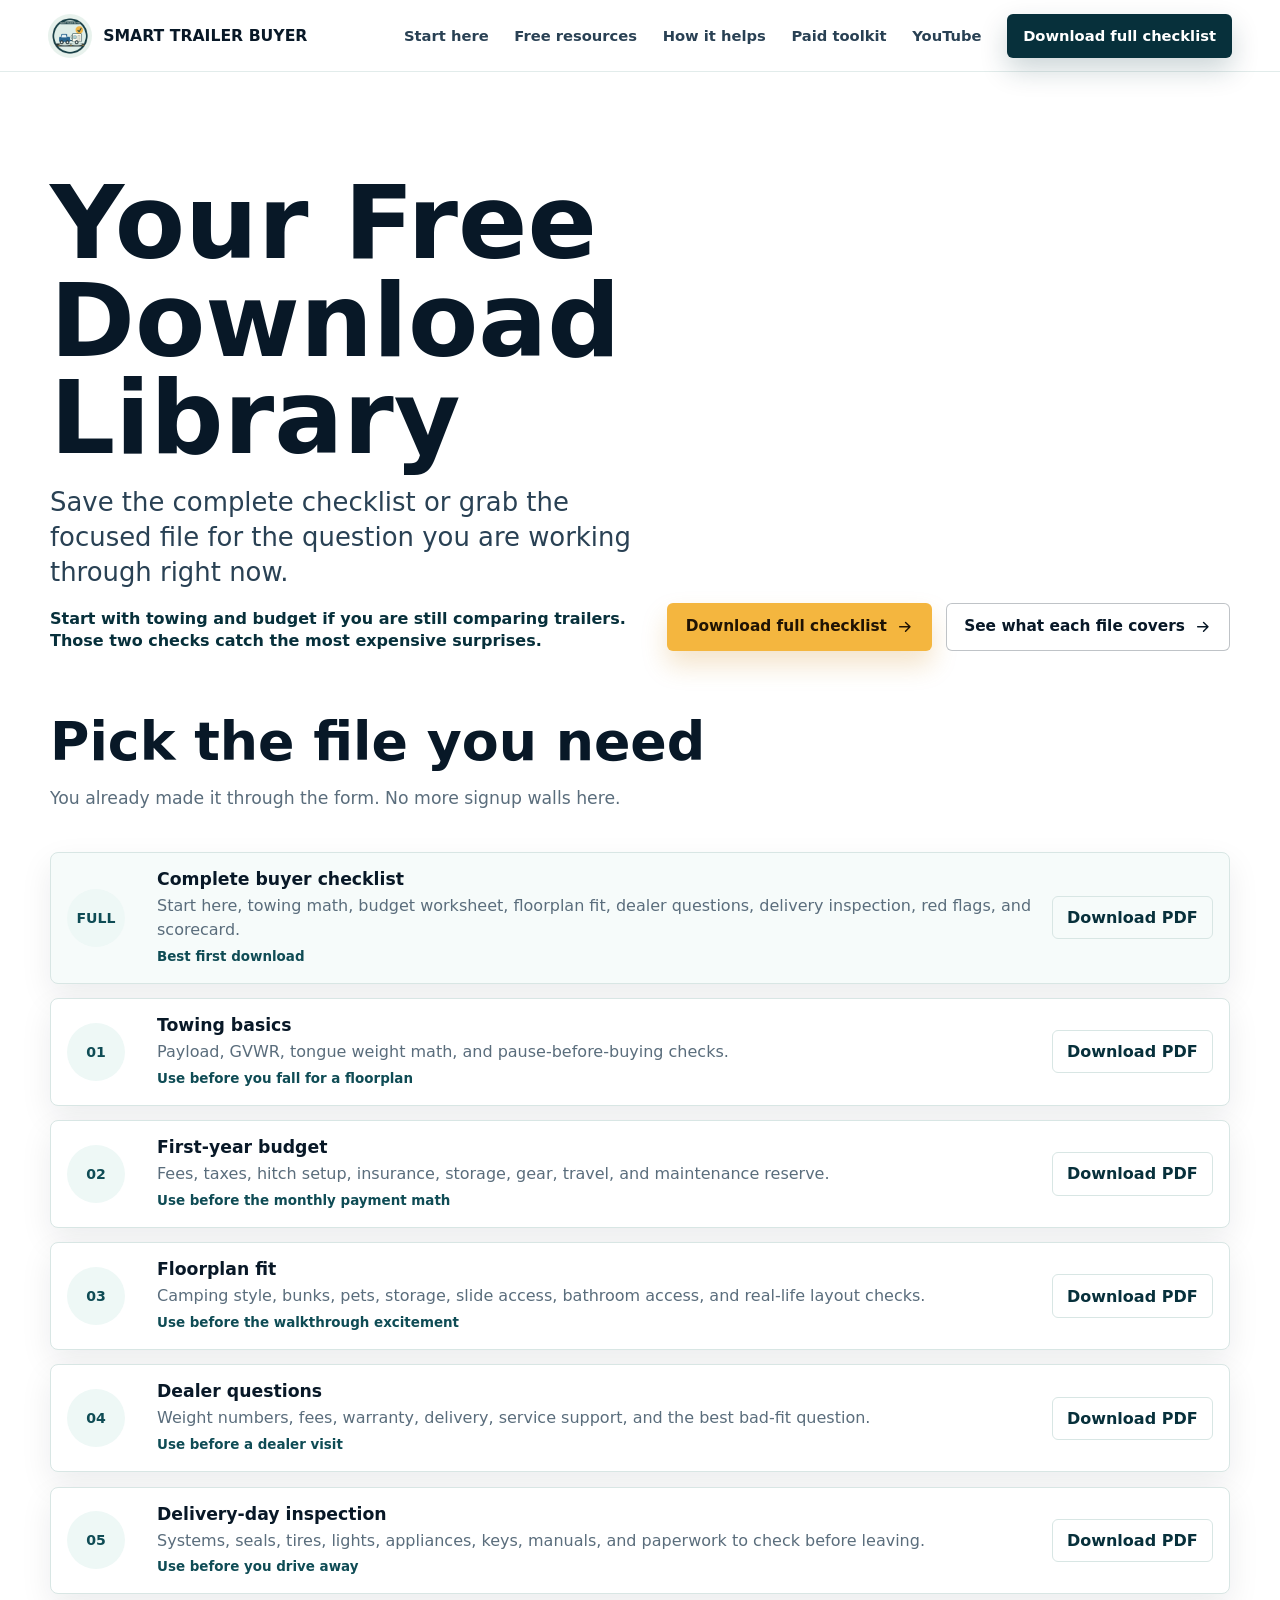
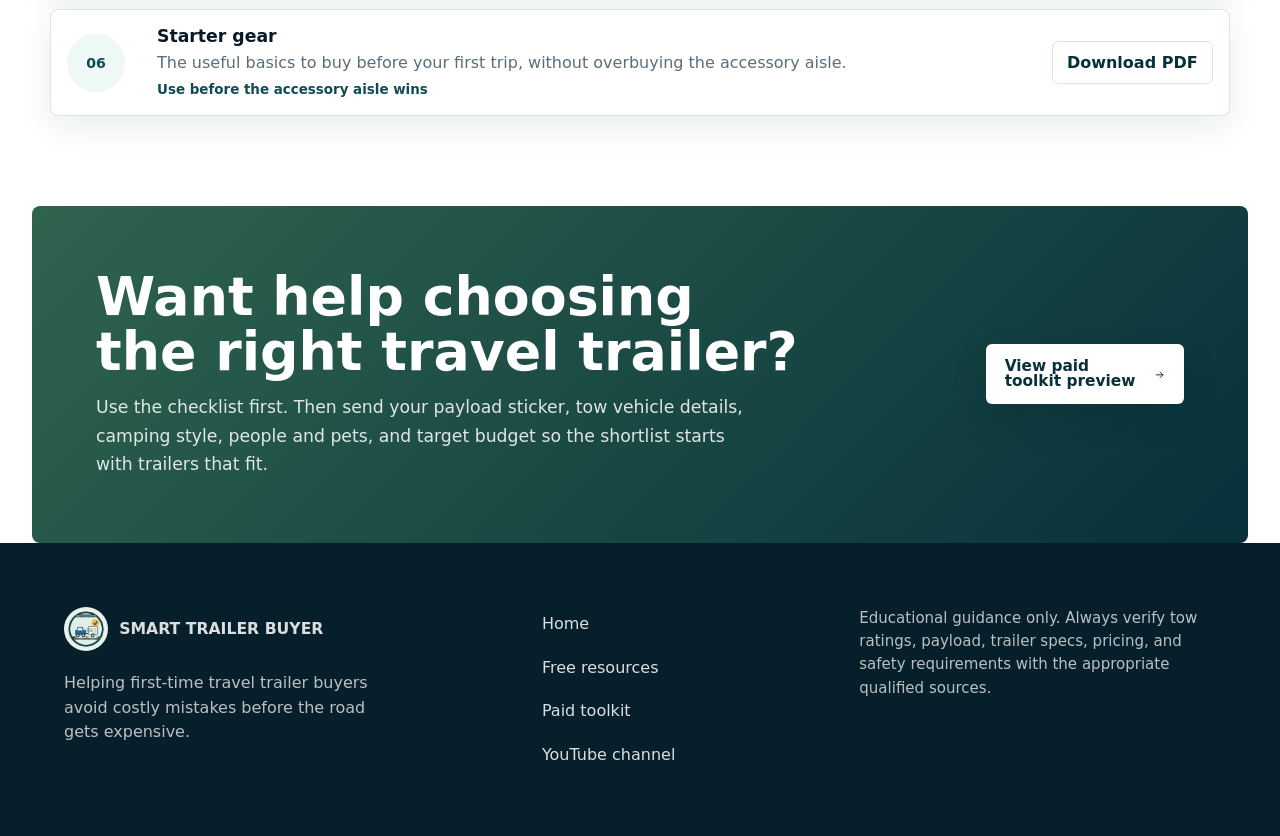
==== free-download-library.html @ f115864a "Polish Smart Trailer Buyer preview" ====
<!doctype html>
<html lang="en">
  <head>
    <meta charset="utf-8" />
    <meta name="viewport" content="width=device-width, initial-scale=1" />
    <meta name="robots" content="noindex" />
    <meta
      name="description"
      content="Smart Trailer Buyer free download library for first-time travel trailer shoppers."
    />
    <title>Free Download Library | Smart Trailer Buyer</title>
    <link rel="stylesheet" href="styles.css" />
  </head>
  <body>
    <a class="skip-link" href="#main">Skip to content</a>

    <header class="site-header" data-site-header>
      <a class="brand" href="index.html" aria-label="Smart Trailer Buyer home">
        <img src="assets/smart-trailer-buyer-mark.png" alt="" width="44" height="44" />
        <span>Smart Trailer Buyer</span>
      </a>
      <button class="nav-toggle" type="button" aria-expanded="false" aria-controls="site-nav">
        <span class="sr-only">Open navigation</span>
        <svg aria-hidden="true" viewBox="0 0 24 24">
          <path d="M4 7h16M4 12h16M4 17h16" />
        </svg>
      </button>
      <nav class="site-nav" id="site-nav" aria-label="Primary navigation">
        <a href="index.html#start">Start here</a>
        <a href="free-resources.html">Free resources</a>
        <a href="index.html#how-it-helps">How it helps</a>
        <a href="paid-toolkit.html">Paid toolkit</a>
        <a href="https://www.youtube.com/channel/UCcExzKB1jj61bRd8XVA95UQ" target="_blank" rel="noreferrer">YouTube</a>
        <a class="nav-cta" href="downloads/smart-trailer-buyer-complete-checklist.pdf">
          Download full checklist
        </a>
      </nav>
    </header>

    <main id="main">
      <section class="page-hero library-hero" aria-labelledby="library-title">
        <div>
          <h1 id="library-title">Your Free Download Library</h1>
          <p>
            Save the complete checklist or grab the focused file for the question you are working through right now.
          </p>
          <p class="library-helper">
            Start with towing and budget if you are still comparing trailers. Those two checks catch the most expensive surprises.
          </p>
        </div>
        <div class="hero-actions">
          <a class="button button-primary" href="downloads/smart-trailer-buyer-complete-checklist.pdf">
            Download full checklist
            <svg aria-hidden="true" viewBox="0 0 24 24">
              <path d="M5 12h14m-6-6 6 6-6 6" />
            </svg>
          </a>
          <a class="button button-secondary" href="free-resources.html">
            See what each file covers
            <svg aria-hidden="true" viewBox="0 0 24 24">
              <path d="M5 12h14m-6-6 6 6-6 6" />
            </svg>
          </a>
        </div>
      </section>

      <section class="section download-library" aria-labelledby="download-title">
        <div class="section-heading align-left">
          <h2 id="download-title">Pick the file you need</h2>
          <p>
            You already made it through the form. No more signup walls here.
          </p>
        </div>

        <div class="download-grid">
          <a class="download-card featured-download" href="downloads/smart-trailer-buyer-complete-checklist.pdf">
            <span class="download-number">Full</span>
            <span class="download-copy">
              <strong>Complete buyer checklist</strong>
              <span>Start here, towing math, budget worksheet, floorplan fit, dealer questions, delivery inspection, red flags, and scorecard.</span>
              <span class="download-meta">Best first download</span>
            </span>
            <span class="download-action">Download PDF</span>
          </a>
          <a class="download-card" href="downloads/towing-basics.pdf">
            <span class="download-number">01</span>
            <span class="download-copy">
              <strong>Towing basics</strong>
              <span>Payload, GVWR, tongue weight math, and pause-before-buying checks.</span>
              <span class="download-meta">Use before you fall for a floorplan</span>
            </span>
            <span class="download-action">Download PDF</span>
          </a>
          <a class="download-card" href="downloads/first-year-budget.pdf">
            <span class="download-number">02</span>
            <span class="download-copy">
              <strong>First-year budget</strong>
              <span>Fees, taxes, hitch setup, insurance, storage, gear, travel, and maintenance reserve.</span>
              <span class="download-meta">Use before the monthly payment math</span>
            </span>
            <span class="download-action">Download PDF</span>
          </a>
          <a class="download-card" href="downloads/floorplan-fit.pdf">
            <span class="download-number">03</span>
            <span class="download-copy">
              <strong>Floorplan fit</strong>
              <span>Camping style, bunks, pets, storage, slide access, bathroom access, and real-life layout checks.</span>
              <span class="download-meta">Use before the walkthrough excitement</span>
            </span>
            <span class="download-action">Download PDF</span>
          </a>
          <a class="download-card" href="downloads/dealer-questions.pdf">
            <span class="download-number">04</span>
            <span class="download-copy">
              <strong>Dealer questions</strong>
              <span>Weight numbers, fees, warranty, delivery, service support, and the best bad-fit question.</span>
              <span class="download-meta">Use before a dealer visit</span>
            </span>
            <span class="download-action">Download PDF</span>
          </a>
          <a class="download-card" href="downloads/delivery-day-inspection.pdf">
            <span class="download-number">05</span>
            <span class="download-copy">
              <strong>Delivery-day inspection</strong>
              <span>Systems, seals, tires, lights, appliances, keys, manuals, and paperwork to check before leaving.</span>
              <span class="download-meta">Use before you drive away</span>
            </span>
            <span class="download-action">Download PDF</span>
          </a>
          <a class="download-card" href="downloads/starter-gear.pdf">
            <span class="download-number">06</span>
            <span class="download-copy">
              <strong>Starter gear</strong>
              <span>The useful basics to buy before your first trip, without overbuying the accessory aisle.</span>
              <span class="download-meta">Use before the accessory aisle wins</span>
            </span>
            <span class="download-action">Download PDF</span>
          </a>
        </div>
      </section>

      <section class="section cta-strip" aria-labelledby="help-title">
        <div>
          <h2 id="help-title">Want help choosing the right travel trailer?</h2>
          <p>Use the checklist first. Then send your payload sticker, tow vehicle details, camping style, people and pets, and target budget so the shortlist starts with trailers that fit.</p>
        </div>
        <a class="button button-light" href="paid-toolkit.html">
          View paid toolkit preview
          <svg aria-hidden="true" viewBox="0 0 24 24">
            <path d="M5 12h14m-6-6 6 6-6 6" />
          </svg>
        </a>
      </section>
    </main>

    <footer class="site-footer">
      <div class="footer-brand">
        <a class="brand footer-logo" href="index.html">
          <img src="assets/smart-trailer-buyer-mark.png" alt="" width="42" height="42" />
          <span>Smart Trailer Buyer</span>
        </a>
        <p>Helping first-time travel trailer buyers avoid costly mistakes before the road gets expensive.</p>
      </div>
      <nav aria-label="Footer navigation">
        <a href="index.html">Home</a>
        <a href="free-resources.html">Free resources</a>
        <a href="paid-toolkit.html">Paid toolkit</a>
        <a href="https://www.youtube.com/channel/UCcExzKB1jj61bRd8XVA95UQ" target="_blank" rel="noreferrer">YouTube channel</a>
      </nav>
      <p class="footer-note">
        Educational guidance only. Always verify tow ratings, payload, trailer specs, pricing, and safety requirements with the appropriate qualified sources.
      </p>
    </footer>

    <script src="script.js"></script>
  </body>
</html>
---- styles.css ----
:root {
  --ink: #081827;
  --ink-soft: #294154;
  --muted: #5a6d7c;
  --paper: #ffffff;
  --sky: #eef8f6;
  --mist: #f6fbfa;
  --line: #d8e6e4;
  --teal: #0f4c55;
  --teal-deep: #07303b;
  --blue: #256c96;
  --amber: #f4b63f;
  --amber-deep: #cc8614;
  --forest: #2f644f;
  --shadow: 0 18px 48px rgba(8, 24, 39, 0.14);
  --shadow-soft: 0 12px 32px rgba(8, 24, 39, 0.08);
  --radius: 8px;
  --radius-sm: 6px;
  --max: 1180px;
  font-family: "Avenir Next", Avenir, ui-sans-serif, system-ui, -apple-system, BlinkMacSystemFont, "Segoe UI", sans-serif;
  color: var(--ink);
  background: var(--paper);
}

* {
  box-sizing: border-box;
}

html {
  scroll-behavior: smooth;
}

body {
  margin: 0;
  min-width: 320px;
  color: var(--ink);
  background: var(--paper);
}

img {
  display: block;
  max-width: 100%;
}

a {
  color: inherit;
}

button,
input,
textarea,
select {
  font: inherit;
}

svg {
  width: 1.15em;
  height: 1.15em;
}

svg path {
  fill: none;
  stroke: currentColor;
  stroke-width: 2;
  stroke-linecap: round;
  stroke-linejoin: round;
}

h1,
h2,
h3 {
  text-wrap: balance;
}

p,
li {
  text-wrap: pretty;
}

.skip-link {
  position: absolute;
  left: 1rem;
  top: 0.75rem;
  z-index: 20;
  transform: translateY(-150%);
  border-radius: var(--radius-sm);
  background: var(--ink);
  color: var(--paper);
  padding: 0.65rem 0.85rem;
  text-decoration: none;
}

.skip-link:focus {
  transform: translateY(0);
}

.sr-only {
  position: absolute;
  width: 1px;
  height: 1px;
  padding: 0;
  margin: -1px;
  overflow: hidden;
  clip: rect(0, 0, 0, 0);
  white-space: nowrap;
  border: 0;
}

.site-header {
  position: sticky;
  top: 0;
  z-index: 12;
  display: flex;
  align-items: center;
  justify-content: space-between;
  gap: 1rem;
  min-height: 72px;
  padding: 0.65rem clamp(1rem, 4vw, 3rem);
  background: rgba(255, 255, 255, 0.92);
  border-bottom: 1px solid rgba(216, 230, 228, 0.75);
  backdrop-filter: blur(18px);
}

.brand {
  display: inline-flex;
  align-items: center;
  gap: 0.7rem;
  color: var(--ink);
  font-size: 0.98rem;
  font-weight: 800;
  letter-spacing: 0;
  text-decoration: none;
  text-transform: uppercase;
}

.brand img {
  width: 44px;
  height: 44px;
  border-radius: 50%;
}

.site-nav {
  display: flex;
  align-items: center;
  gap: clamp(1rem, 2vw, 1.75rem);
  color: var(--ink-soft);
  font-size: 0.92rem;
  font-weight: 700;
}

.site-nav a {
  text-decoration: none;
}

.site-nav a:not(.nav-cta) {
  position: relative;
  padding: 0.45rem 0;
}

.site-nav a:not(.nav-cta)::after {
  position: absolute;
  right: 0;
  bottom: 0.2rem;
  left: 0;
  height: 2px;
  background: var(--amber);
  content: "";
  opacity: 0;
  transform: scaleX(0.35);
  transition: opacity 180ms ease, transform 180ms ease;
}

.site-nav a:hover::after,
.site-nav a:focus-visible::after,
.site-nav a[aria-current="page"]::after {
  opacity: 1;
  transform: scaleX(1);
}

.nav-cta {
  display: inline-flex;
  align-items: center;
  justify-content: center;
  min-height: 44px;
  border-radius: var(--radius-sm);
  background: var(--teal-deep);
  color: var(--paper);
  padding: 0.75rem 1rem;
  box-shadow: 0 12px 28px rgba(7, 48, 59, 0.2);
}

.nav-cta:hover,
.nav-cta:focus-visible {
  background: var(--teal);
}

.nav-toggle {
  display: none;
  align-items: center;
  justify-content: center;
  width: 44px;
  height: 44px;
  border: 1px solid var(--line);
  border-radius: var(--radius-sm);
  background: var(--paper);
  color: var(--ink);
}

.hero {
  position: relative;
  display: grid;
  min-height: min(720px, calc(100svh - 126px));
  overflow: hidden;
  isolation: isolate;
}

.hero-image,
.hero-scrim {
  position: absolute;
  inset: 0;
  width: 100%;
  height: 100%;
}

.hero-image {
  z-index: -2;
  object-fit: cover;
  object-position: center;
}

.hero-scrim {
  z-index: -1;
  background:
    linear-gradient(90deg, rgba(255, 255, 255, 0.96) 0%, rgba(255, 255, 255, 0.83) 35%, rgba(255, 255, 255, 0.15) 68%),
    linear-gradient(180deg, rgba(255, 255, 255, 0.45) 0%, rgba(255, 255, 255, 0.02) 45%, rgba(8, 24, 39, 0.06) 100%);
}

.hero-content {
  display: flex;
  flex-direction: column;
  justify-content: center;
  width: min(920px, 100%);
  padding: clamp(3.5rem, 9vw, 7rem) clamp(1.25rem, 8vw, 7.5rem);
}

.hero h1 {
  margin: 0;
  color: var(--ink);
  font-size: clamp(3.2rem, 6.2vw, 5.7rem);
  line-height: 0.94;
  letter-spacing: 0;
}

.page-hero h1 {
  margin: 0;
  color: var(--ink);
  font-size: clamp(3.2rem, 8vw, 6.8rem);
  line-height: 0.95;
  letter-spacing: 0;
}

.hero p,
.page-hero p {
  margin: 1.15rem 0 0;
  color: var(--ink-soft);
  font-size: clamp(1.22rem, 2.2vw, 1.62rem);
  line-height: 1.35;
}

.hero-actions,
.toolkit-actions,
.checkout-actions {
  display: flex;
  flex-wrap: wrap;
  align-items: center;
  gap: 0.85rem;
  margin-top: 1.65rem;
}

.button {
  display: inline-flex;
  align-items: center;
  justify-content: center;
  gap: 0.55rem;
  min-height: 48px;
  border: 1px solid transparent;
  border-radius: var(--radius-sm);
  padding: 0.85rem 1.1rem;
  font-size: 0.96rem;
  font-weight: 800;
  line-height: 1;
  text-decoration: none;
  transition: background-color 180ms ease, border-color 180ms ease, color 180ms ease, transform 180ms ease, box-shadow 180ms ease;
}

.button:hover,
.button:focus-visible {
  transform: translateY(-1px);
}

.button:active,
.nav-cta:active,
.router-option:active,
.resource-card:active,
.download-card:active,
.folder-row a:active {
  transform: translateY(1px) scale(0.99);
}

.button-primary {
  background: var(--amber);
  color: #201304;
  box-shadow: 0 14px 26px rgba(204, 134, 20, 0.22);
}

.button-primary:hover,
.button-primary:focus-visible {
  background: #ffc655;
}

.button-secondary {
  border-color: rgba(8, 24, 39, 0.26);
  background: rgba(255, 255, 255, 0.76);
  color: var(--ink);
}

.button-secondary:hover,
.button-secondary:focus-visible {
  border-color: var(--teal);
  background: var(--paper);
  box-shadow: var(--shadow-soft);
}

.button-light {
  background: var(--paper);
  color: var(--teal-deep);
  box-shadow: 0 16px 34px rgba(3, 28, 35, 0.18);
}

.button-disabled,
.button-disabled:hover {
  cursor: not-allowed;
  transform: none;
  background: #d4dcdf;
  color: #667780;
  box-shadow: none;
}

.section {
  width: min(var(--max), calc(100% - clamp(2rem, 7vw, 6rem)));
  margin: 0 auto;
  padding: clamp(4rem, 7vw, 6.5rem) 0;
}

.proof-strip {
  display: grid;
  grid-template-columns: repeat(3, minmax(0, 1fr));
  width: min(var(--max), calc(100% - clamp(2rem, 7vw, 6rem)));
  margin: 0 auto;
  border-bottom: 1px solid var(--line);
}

.proof-strip div {
  display: grid;
  gap: 0.25rem;
  min-height: 104px;
  align-content: center;
  border-right: 1px solid var(--line);
  padding: 1.15rem clamp(0.9rem, 2vw, 1.35rem);
}

.proof-strip div:last-child {
  border-right: 0;
}

.proof-strip strong {
  color: var(--teal-deep);
  font-size: 0.95rem;
  font-weight: 900;
}

.proof-strip span {
  color: var(--muted);
  font-size: 0.96rem;
  line-height: 1.45;
}

.section-tight {
  padding-top: clamp(2.8rem, 5vw, 4rem);
  padding-bottom: clamp(3.5rem, 6vw, 5rem);
}

.start-panel {
  display: grid;
  grid-template-columns: minmax(0, 0.82fr) minmax(360px, 1.18fr);
  gap: clamp(1.5rem, 5vw, 4rem);
  align-items: start;
  border-bottom: 1px solid var(--line);
  padding-top: clamp(2.8rem, 5vw, 4rem);
  padding-bottom: clamp(2.8rem, 5vw, 4rem);
}

.start-copy h2 {
  margin: 0;
  color: var(--ink);
  font-size: clamp(2.15rem, 4.6vw, 4rem);
  line-height: 1;
  letter-spacing: 0;
}

.start-copy p,
.buyer-router > p,
.router-result p {
  margin: 0.85rem 0 0;
  color: var(--muted);
  font-size: 1.04rem;
  line-height: 1.6;
}

.start-actions {
  display: flex;
  flex-wrap: wrap;
  gap: 0.85rem;
  margin-top: 1.45rem;
}

.buyer-router {
  border: 1px solid var(--line);
  border-radius: var(--radius);
  background: var(--mist);
  padding: clamp(1rem, 3vw, 1.4rem);
  box-shadow: var(--shadow-soft);
}

.buyer-router h3,
.router-result h4 {
  margin: 0;
  color: var(--ink);
  font-size: clamp(1.35rem, 2.2vw, 1.8rem);
  line-height: 1.1;
}

.router-options {
  display: flex;
  flex-wrap: wrap;
  gap: 0.55rem;
  margin-top: 1.2rem;
}

.router-option {
  min-height: 40px;
  border: 1px solid var(--line);
  border-radius: var(--radius-sm);
  background: var(--paper);
  color: var(--ink-soft);
  padding: 0.6rem 0.75rem;
  font-size: 0.9rem;
  font-weight: 800;
  cursor: pointer;
  transition: background-color 180ms ease, border-color 180ms ease, color 180ms ease, transform 180ms ease;
}

.router-option:hover,
.router-option:focus-visible {
  border-color: var(--teal);
  transform: translateY(-1px);
}

.router-option.is-selected {
  border-color: var(--teal-deep);
  background: var(--teal-deep);
  color: var(--paper);
}

.router-result {
  display: grid;
  gap: 0.65rem;
  margin-top: 1rem;
  border-left: 3px solid var(--amber);
  padding: 0.1rem 0 0.1rem 1rem;
}

.router-result a {
  display: inline-flex;
  width: fit-content;
  align-items: center;
  gap: 0.45rem;
  min-height: 42px;
  color: var(--teal-deep);
  font-weight: 900;
  text-decoration: none;
}

.router-result a:hover,
.router-result a:focus-visible {
  color: var(--teal);
  text-decoration: underline;
  text-underline-offset: 0.24rem;
}

.section-heading {
  max-width: 720px;
  margin: 0 auto clamp(1.65rem, 4vw, 2.5rem);
  text-align: center;
}

.section-heading.align-left {
  margin-right: 0;
  margin-left: 0;
  text-align: left;
}

.section-heading h2,
.toolkit-copy h2,
.scenic-band h2,
.folder-row h2,
.offer-summary h2,
.included-list h2,
.checkout-hold h2,
.cta-strip h2 {
  margin: 0;
  color: var(--ink);
  font-size: clamp(2rem, 4.2vw, 3.55rem);
  line-height: 1.02;
  letter-spacing: 0;
}

.section-heading p,
.toolkit-copy p,
.scenic-band p,
.offer-summary p,
.checkout-hold p,
.cta-strip p {
  margin: 0.85rem 0 0;
  color: var(--muted);
  font-size: 1.08rem;
  line-height: 1.65;
}

.resource-preview {
  position: relative;
}

.resource-preview::before {
  position: absolute;
  top: clamp(14.5rem, 17vw, 16.5rem);
  right: 1rem;
  left: 64%;
  height: 42px;
  pointer-events: none;
  background-image: url("data:image/svg+xml,%3Csvg width='560' height='52' viewBox='0 0 560 52' xmlns='http://www.w3.org/2000/svg'%3E%3Cpath d='M3 23c68 38 127-26 196 7 81 39 143-36 217-1 63 30 102 13 139-20' fill='none' stroke='%2397aab1' stroke-width='2' stroke-dasharray='8 9' stroke-linecap='round'/%3E%3Cpath d='m543 5 13 4-9 10' fill='none' stroke='%2397aab1' stroke-width='2' stroke-linecap='round' stroke-linejoin='round'/%3E%3C/svg%3E");
  background-position: center;
  background-repeat: no-repeat;
  background-size: contain;
  content: "";
  opacity: 0.58;
}

.resource-grid {
  display: grid;
  grid-template-columns: repeat(12, minmax(0, 1fr));
  gap: 1rem;
}

.resource-card {
  position: relative;
  display: flex;
  grid-column: span 3;
  min-height: 218px;
  overflow: hidden;
  flex-direction: column;
  align-items: flex-start;
  gap: 0.8rem;
  border: 1px solid var(--line);
  border-radius: var(--radius);
  background: var(--paper);
  padding: 1.15rem;
  text-decoration: none;
  box-shadow: var(--shadow-soft);
  transition: border-color 180ms ease, box-shadow 180ms ease, transform 180ms ease;
}

.resource-card:nth-child(1),
.resource-card:nth-child(2) {
  grid-column: span 6;
  min-height: 236px;
  background:
    linear-gradient(135deg, rgba(238, 248, 246, 0.78), rgba(255, 255, 255, 0.92)),
    var(--paper);
}

.resource-card:nth-child(5),
.resource-card:nth-child(6) {
  background: var(--mist);
}

.resource-card::after {
  position: absolute;
  right: 1rem;
  bottom: 1rem;
  width: 42px;
  height: 2px;
  background: var(--amber);
  content: "";
  opacity: 0;
  transform: scaleX(0.4);
  transform-origin: right;
  transition: opacity 180ms ease, transform 180ms ease;
}

.resource-card:hover,
.resource-card:focus-visible {
  border-color: rgba(15, 76, 85, 0.55);
  box-shadow: var(--shadow);
  transform: translateY(-2px);
}

.resource-card:hover::after,
.resource-card:focus-visible::after {
  opacity: 1;
  transform: scaleX(1);
}

.icon-shell {
  display: inline-flex;
  align-items: center;
  justify-content: center;
  width: 42px;
  height: 42px;
  border-radius: 50%;
  background: var(--sky);
  color: var(--teal);
}

.resource-card strong {
  display: block;
  color: var(--ink);
  font-size: 1.05rem;
}

.resource-card span:last-child {
  color: var(--muted);
  font-size: 0.96rem;
  line-height: 1.45;
}

.split-section {
  display: grid;
  grid-template-columns: minmax(0, 0.95fr) minmax(0, 1.35fr);
  gap: clamp(2rem, 6vw, 5rem);
  align-items: start;
  border-top: 1px solid var(--line);
}

.benefit-list {
  display: grid;
  gap: 1rem;
}

.benefit-list article {
  display: grid;
  grid-template-columns: auto 1fr;
  gap: 0.35rem 1rem;
  border-bottom: 1px solid var(--line);
  padding: 0 0 1rem;
}

.benefit-list span {
  grid-row: span 2;
  color: var(--amber-deep);
  font-size: 0.86rem;
  font-weight: 900;
}

.benefit-list h3 {
  margin: 0;
  font-size: 1.18rem;
}

.benefit-list p {
  margin: 0;
  color: var(--muted);
  line-height: 1.55;
}

.toolkit-band {
  display: grid;
  grid-template-columns: minmax(0, 1.15fr) minmax(320px, 0.85fr);
  gap: clamp(1.5rem, 5vw, 4rem);
  align-items: center;
  width: min(1320px, calc(100% - clamp(2rem, 5vw, 4rem)));
  border-radius: var(--radius);
  background: linear-gradient(135deg, #e9f5f3 0%, #f7fbfb 62%, #fff5df 100%);
  padding: clamp(1rem, 3vw, 1.5rem);
}

.toolkit-media img,
.paid-hero-media img {
  width: 100%;
  aspect-ratio: 16 / 10;
  border-radius: var(--radius);
  object-fit: cover;
  box-shadow: var(--shadow);
}

.toolkit-copy {
  padding: clamp(1rem, 3vw, 2rem);
}

.price-stack {
  display: grid;
  grid-template-columns: repeat(2, minmax(0, 1fr));
  gap: 0.8rem;
  margin: 1.3rem 0 0;
}

.price-stack div {
  border-left: 3px solid var(--amber);
  padding-left: 0.9rem;
}

.price-stack dt {
  color: var(--muted);
  font-size: 0.88rem;
  font-weight: 800;
  text-transform: uppercase;
}

.price-stack dd {
  margin: 0.22rem 0 0;
  color: var(--teal-deep);
  font-size: 2rem;
  font-weight: 900;
  line-height: 1;
}

.toolkit-actions p,
.checkout-actions p {
  max-width: 260px;
  margin: 0;
  color: var(--muted);
  font-size: 0.95rem;
  line-height: 1.45;
}

.scenic-band,
.cta-strip {
  display: flex;
  align-items: center;
  justify-content: space-between;
  gap: 2rem;
  width: min(1320px, calc(100% - clamp(2rem, 5vw, 4rem)));
  border-radius: var(--radius);
  background: var(--teal-deep);
  color: var(--paper);
  padding: clamp(2rem, 5vw, 4rem);
}

.scenic-band {
  background:
    linear-gradient(90deg, rgba(7, 48, 59, 0.94), rgba(7, 48, 59, 0.78)),
    url("assets/hero-trailer-campsite.jpg") center / cover;
}

.scenic-band h2,
.scenic-band p,
.cta-strip h2,
.cta-strip p {
  color: var(--paper);
}

.scenic-band p,
.cta-strip p {
  max-width: 670px;
  opacity: 0.86;
}

.site-footer {
  display: grid;
  grid-template-columns: minmax(260px, 1.25fr) minmax(220px, 0.8fr) minmax(260px, 1fr);
  gap: 2rem;
  padding: clamp(2.5rem, 5vw, 4rem) clamp(1.25rem, 6vw, 4rem);
  background: #061f2a;
  color: rgba(255, 255, 255, 0.82);
}

.footer-logo {
  color: var(--paper);
}

.footer-brand p,
.footer-note {
  max-width: 380px;
  margin: 1rem 0 0;
  color: rgba(255, 255, 255, 0.72);
  line-height: 1.55;
}

.site-footer nav {
  display: grid;
  gap: 0.6rem;
  align-content: start;
}

.site-footer a {
  display: inline-flex;
  min-height: 34px;
  align-items: center;
  color: rgba(255, 255, 255, 0.86);
  text-decoration: none;
}

.site-footer a:hover,
.site-footer a:focus-visible {
  color: var(--paper);
  text-decoration: underline;
  text-underline-offset: 0.25rem;
}

.footer-note {
  margin: 0;
  font-size: 0.94rem;
}

.page-hero {
  display: grid;
  grid-template-columns: minmax(0, 1fr) auto;
  gap: 2rem;
  align-items: end;
  width: min(var(--max), calc(100% - clamp(2rem, 7vw, 6rem)));
  margin: 0 auto;
  padding: clamp(4rem, 8vw, 6.5rem) 0 clamp(2.4rem, 5vw, 4rem);
}

.compact-hero {
  min-height: 42svh;
}

.paid-hero {
  grid-template-columns: minmax(0, 0.9fr) minmax(360px, 1fr);
  align-items: center;
  min-height: min(700px, calc(100svh - 116px));
}

.paid-hero h1 {
  max-width: 820px;
  font-size: clamp(3rem, 6.4vw, 5.5rem);
}

.paid-hero-copy {
  max-width: 720px;
}

.status-note {
  color: var(--muted);
  font-weight: 800;
  line-height: 1.4;
}

.folder-list {
  display: grid;
  gap: 0;
  padding-top: 0;
}

.folder-note {
  display: flex;
  gap: 0.55rem;
  align-items: flex-start;
  border: 1px solid var(--line);
  border-radius: var(--radius);
  background: var(--mist);
  margin-bottom: 1.25rem;
  padding: 1rem 1.1rem;
  color: var(--ink-soft);
  font-size: 0.98rem;
  line-height: 1.55;
}

.folder-note strong {
  flex: 0 0 auto;
  color: var(--teal-deep);
}

.folder-row {
  display: grid;
  grid-template-columns: 72px minmax(0, 1fr) auto;
  gap: 1.4rem;
  align-items: center;
  border-top: 1px solid var(--line);
  padding: 1.55rem 0;
}

.folder-row:last-child {
  border-bottom: 1px solid var(--line);
}

.folder-number {
  display: inline-flex;
  align-items: center;
  justify-content: center;
  width: 54px;
  height: 54px;
  border-radius: 50%;
  background: var(--sky);
  color: var(--teal);
  font-weight: 900;
}

.folder-row h2 {
  font-size: clamp(1.35rem, 2.2vw, 2rem);
}

.folder-row p {
  max-width: 760px;
  margin: 0.45rem 0 0;
  color: var(--muted);
  line-height: 1.6;
}

.folder-tags {
  display: flex;
  flex-wrap: wrap;
  gap: 0.45rem;
  margin-top: 0.85rem;
}

.folder-tags span {
  display: inline-flex;
  align-items: center;
  min-height: 28px;
  border: 1px solid rgba(216, 230, 228, 0.9);
  border-radius: 999px;
  background: var(--mist);
  color: var(--ink-soft);
  padding: 0.35rem 0.6rem;
  font-size: 0.78rem;
  font-weight: 800;
}

.folder-row a,
.folder-status {
  display: inline-flex;
  align-items: center;
  justify-content: center;
  min-height: 42px;
  border: 1px solid var(--line);
  border-radius: var(--radius-sm);
  padding: 0.7rem 0.9rem;
  color: var(--teal-deep);
  font-weight: 800;
  text-decoration: none;
}

.folder-status {
  background: var(--sky);
  color: var(--teal);
}

.folder-row a:hover,
.folder-row a:focus-visible {
  border-color: var(--teal);
  background: var(--sky);
}

.library-hero {
  min-height: 44svh;
}

.library-helper {
  max-width: 620px;
  color: var(--teal-deep) !important;
  font-size: 1rem !important;
  font-weight: 750;
}

.download-library {
  padding-top: 0;
}

.download-grid {
  display: grid;
  gap: 0.9rem;
}

.download-card {
  display: grid;
  grid-template-columns: 74px minmax(0, 1fr) auto;
  gap: 1rem;
  align-items: center;
  border: 1px solid var(--line);
  border-radius: var(--radius);
  background: var(--paper);
  padding: 1rem;
  color: var(--ink);
  text-decoration: none;
  box-shadow: var(--shadow-soft);
  transition: border-color 180ms ease, box-shadow 180ms ease, transform 180ms ease;
}

.download-card:hover,
.download-card:focus-visible {
  border-color: rgba(15, 76, 85, 0.55);
  box-shadow: var(--shadow);
  transform: translateY(-1px);
}

.featured-download {
  background: var(--mist);
}

.download-number {
  display: inline-flex;
  align-items: center;
  justify-content: center;
  width: 58px;
  height: 58px;
  border-radius: 50%;
  background: var(--sky);
  color: var(--teal);
  font-size: 0.88rem;
  font-weight: 900;
  text-transform: uppercase;
}

.download-copy {
  display: grid;
  gap: 0.32rem;
}

.download-copy strong {
  color: var(--ink);
  font-size: 1.08rem;
}

.download-copy span {
  color: var(--muted);
  line-height: 1.48;
}

.download-copy .download-meta {
  color: var(--teal);
  font-size: 0.84rem;
  font-weight: 900;
}

.download-action {
  display: inline-flex;
  align-items: center;
  justify-content: center;
  min-height: 42px;
  border: 1px solid var(--line);
  border-radius: var(--radius-sm);
  padding: 0.7rem 0.9rem;
  color: var(--teal-deep);
  font-weight: 800;
  white-space: nowrap;
}

.cta-strip {
  background: linear-gradient(135deg, var(--forest), var(--teal-deep));
}

.offer-section {
  display: grid;
  grid-template-columns: minmax(0, 0.9fr) minmax(320px, 1.1fr);
  gap: clamp(2rem, 6vw, 5rem);
  align-items: start;
  border-top: 1px solid var(--line);
}

.large-price dd {
  font-size: clamp(2.5rem, 5vw, 4rem);
}

.included-list {
  border: 1px solid var(--line);
  border-radius: var(--radius);
  background: var(--mist);
  padding: clamp(1.2rem, 3vw, 2rem);
}

.included-list h2 {
  font-size: clamp(1.6rem, 2.8vw, 2.4rem);
}

.included-list ul {
  display: grid;
  grid-template-columns: repeat(2, minmax(0, 1fr));
  gap: 0.7rem 1rem;
  margin: 1.2rem 0 0;
  padding: 0;
  list-style: none;
}

.included-list li {
  position: relative;
  padding-left: 1.35rem;
  color: var(--ink-soft);
  line-height: 1.45;
}

.included-list li::before {
  position: absolute;
  top: 0.55em;
  left: 0;
  width: 0.46rem;
  height: 0.46rem;
  border-radius: 50%;
  background: var(--amber);
  content: "";
}

.checkout-hold {
  display: grid;
  grid-template-columns: minmax(0, 1fr) auto;
  gap: 2rem;
  align-items: center;
  border-radius: var(--radius);
  background: var(--sky);
  padding: clamp(1.6rem, 4vw, 3rem);
}

.checkout-hold h2 {
  font-size: clamp(1.7rem, 3.2vw, 2.8rem);
}

:focus-visible {
  outline: 3px solid rgba(244, 182, 63, 0.9);
  outline-offset: 3px;
}

.reveal-on-scroll {
  opacity: 0;
  transform: translateY(16px);
  transition: opacity 520ms ease, transform 520ms ease;
}

.reveal-on-scroll.is-visible {
  opacity: 1;
  transform: translateY(0);
}

@media (max-width: 980px) {
  .nav-toggle {
    display: inline-flex;
  }

  .site-nav {
    position: absolute;
    top: calc(100% + 1px);
    right: 1rem;
    left: 1rem;
    display: none;
    flex-direction: column;
    align-items: stretch;
    gap: 0;
    border: 1px solid var(--line);
    border-radius: var(--radius);
    background: var(--paper);
    padding: 0.7rem;
    box-shadow: var(--shadow);
  }

  .site-nav.is-open {
    display: flex;
  }

  .site-nav a {
    padding: 0.85rem;
  }

  .nav-cta {
    margin-top: 0.4rem;
  }

  .hero {
    min-height: min(690px, calc(100svh - 112px));
  }

  .hero-image {
    object-position: 65% center;
  }

  .hero-scrim {
    background:
      linear-gradient(90deg, rgba(255, 255, 255, 0.96) 0%, rgba(255, 255, 255, 0.8) 54%, rgba(255, 255, 255, 0.18) 100%),
      linear-gradient(180deg, rgba(255, 255, 255, 0.42) 0%, rgba(255, 255, 255, 0.02) 48%, rgba(8, 24, 39, 0.08) 100%);
  }

  .resource-preview::before {
    display: none;
  }

  .proof-strip,
  .resource-grid {
    grid-template-columns: repeat(2, minmax(0, 1fr));
  }

  .proof-strip div:nth-child(2) {
    border-right: 0;
  }

  .proof-strip div:last-child {
    grid-column: 1 / -1;
    min-height: 84px;
    border-top: 1px solid var(--line);
  }

  .resource-card,
  .resource-card:nth-child(1),
  .resource-card:nth-child(2) {
    grid-column: auto;
  }

  .split-section,
  .toolkit-band,
  .start-panel,
  .page-hero,
  .paid-hero,
  .offer-section,
  .checkout-hold {
    grid-template-columns: 1fr;
  }

  .page-hero,
  .paid-hero {
    align-items: start;
  }

  .paid-hero {
    min-height: 0;
  }

  .site-footer {
    grid-template-columns: 1fr;
  }
}

@media (max-width: 640px) {
  .site-header {
    min-height: 64px;
    padding-inline: 0.9rem;
  }

  .brand span {
    max-width: 165px;
    line-height: 1.05;
  }

  .hero {
    min-height: calc(100svh - 108px);
  }

  .hero-content {
    justify-content: flex-start;
    padding: clamp(2.5rem, 9vw, 4rem) 1.05rem;
  }

  .hero h1,
  .page-hero h1 {
    font-size: clamp(2.65rem, 15vw, 4rem);
  }

  .page-hero {
    padding-top: 3rem;
    padding-bottom: 1.25rem;
  }

  .compact-hero,
  .library-hero {
    min-height: 0;
  }

  .hero p,
  .page-hero p {
    font-size: 1.13rem;
  }

  .hero-actions,
  .start-actions,
  .toolkit-actions,
  .checkout-actions {
    align-items: stretch;
    flex-direction: column;
  }

  .button {
    width: 100%;
  }

  .section,
  .toolkit-band,
  .scenic-band,
  .cta-strip,
  .page-hero,
  .proof-strip {
    width: min(100% - 1.5rem, var(--max));
  }

  .resource-grid,
  .included-list ul,
  .price-stack {
    grid-template-columns: 1fr;
  }

  .folder-row {
    grid-template-columns: 1fr;
    gap: 0.8rem;
    align-items: start;
    padding: 1.25rem 0;
  }

  .folder-number {
    width: 48px;
    height: 48px;
  }

  .folder-row a,
  .folder-status {
    width: 100%;
  }

  .download-card {
    grid-template-columns: 1fr;
    gap: 0.75rem;
  }

  .download-action {
    width: 100%;
  }

  .proof-strip {
    grid-template-columns: 1fr;
    border-top: 1px solid var(--line);
  }

  .proof-strip div,
  .proof-strip div:nth-child(2),
  .proof-strip div:last-child {
    grid-column: auto;
    min-height: 82px;
    border-top: 0;
    border-right: 0;
    border-bottom: 1px solid var(--line);
  }

  .proof-strip div:last-child {
    border-bottom: 0;
  }

  .site-footer nav a {
    min-height: 44px;
  }

  .folder-note {
    flex-direction: column;
    gap: 0.2rem;
  }

  .scenic-band,
  .cta-strip {
    align-items: stretch;
    flex-direction: column;
  }

  .toolkit-band,
  .checkout-hold,
  .included-list {
    padding: 1rem;
  }
}

@media (prefers-reduced-motion: reduce) {
  *,
  *::before,
  *::after {
    scroll-behavior: auto !important;
    transition-duration: 0.001ms !important;
    animation-duration: 0.001ms !important;
    animation-iteration-count: 1 !important;
  }

  .reveal-on-scroll {
    opacity: 1;
    transform: none;
  }
}
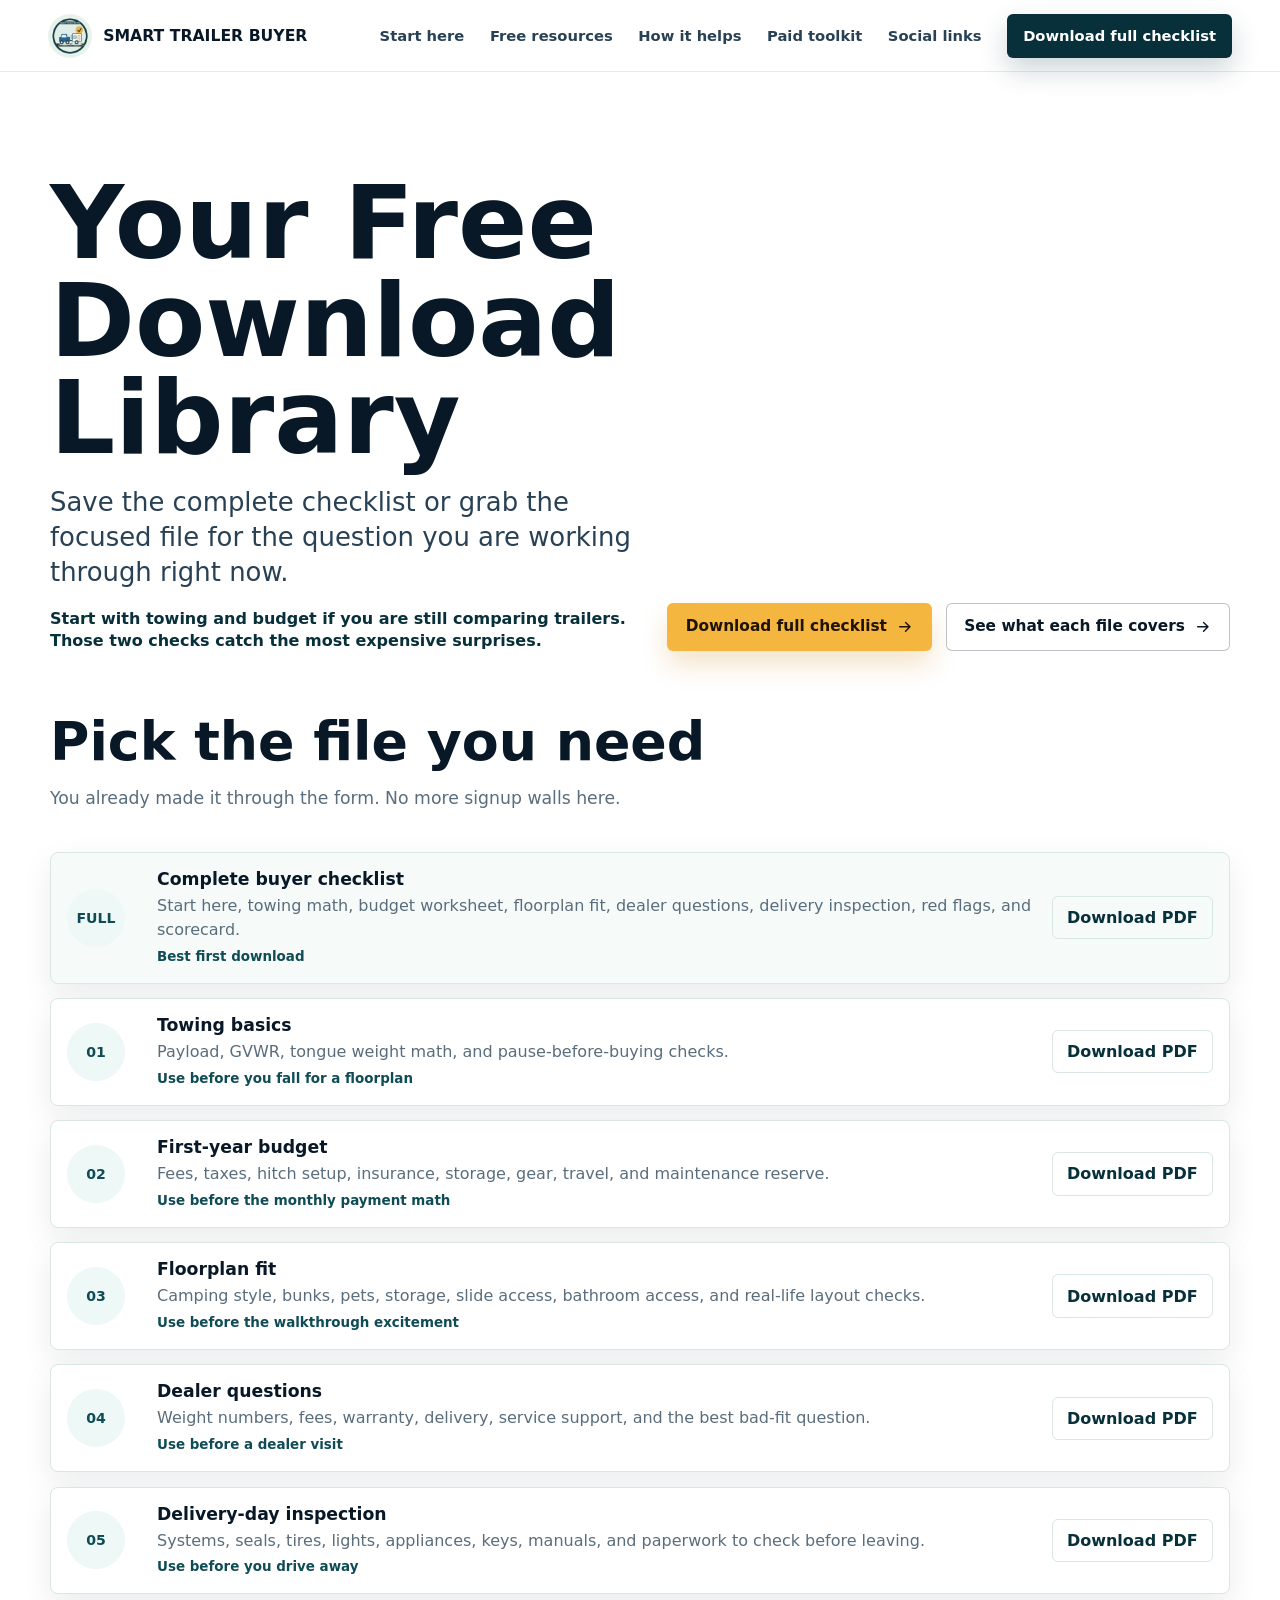
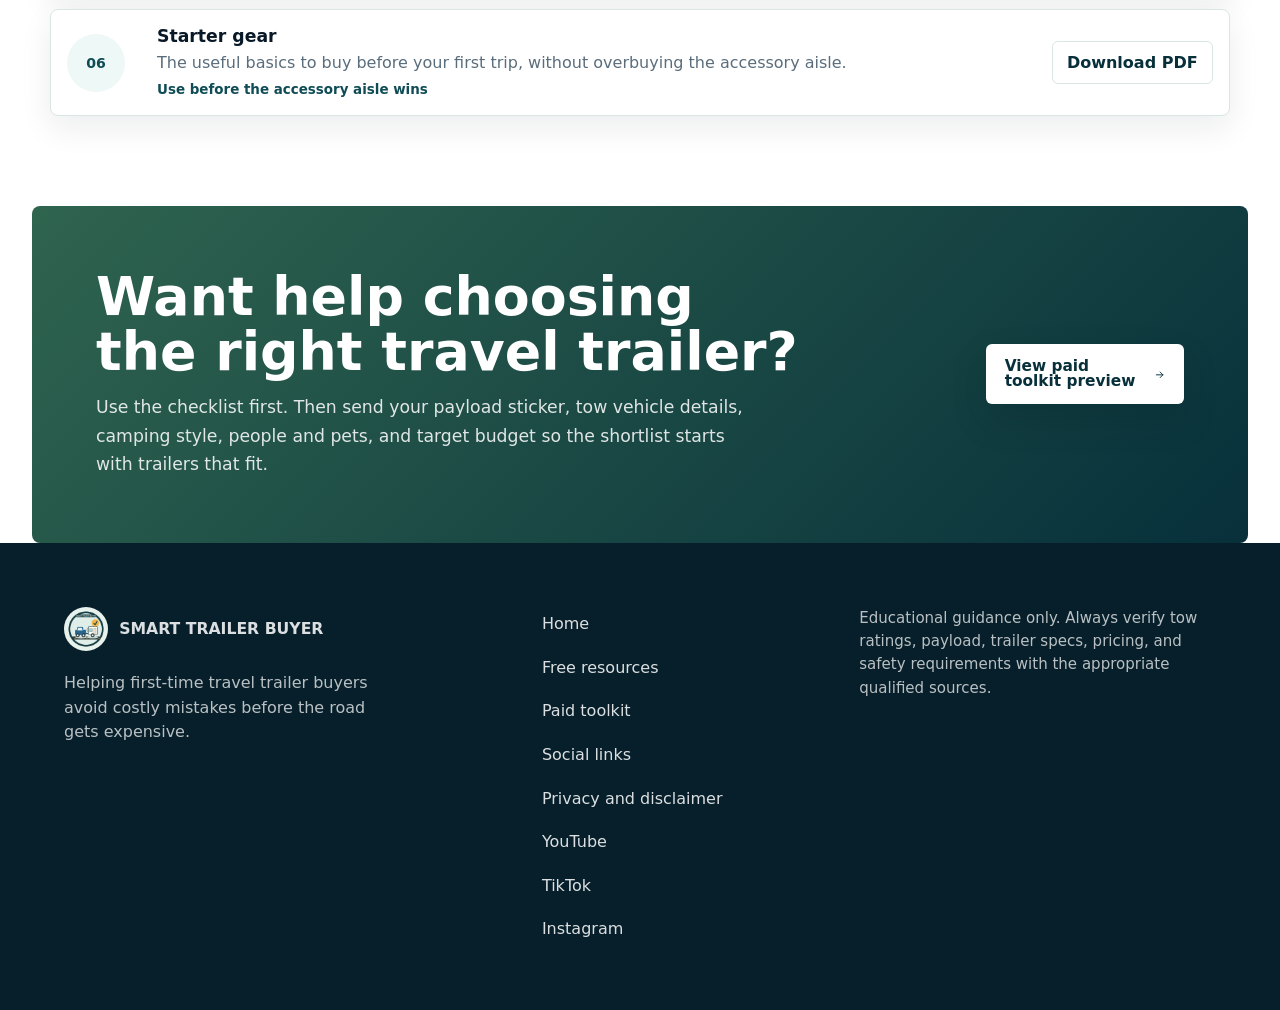
==== commit d7fe1691: "Add launch funnel foundation" ====
--- a/free-download-library.html
+++ b/free-download-library.html
@@ -8,8 +8,11 @@
       name="description"
       content="Smart Trailer Buyer free download library for first-time travel trailer shoppers."
     />
+    <meta name="theme-color" content="#07303b" />
     <title>Free Download Library | Smart Trailer Buyer</title>
-    <link rel="stylesheet" href="styles.css" />
+    <link rel="stylesheet" href="styles.css?v=launch-20260623" />
+    <link rel="icon" href="assets/smart-trailer-buyer-mark.png" />
+    <script defer src="analytics-loader.js?v=launch-20260623"></script>
   </head>
   <body>
     <a class="skip-link" href="#main">Skip to content</a>
@@ -30,8 +33,8 @@
         <a href="free-resources.html">Free resources</a>
         <a href="index.html#how-it-helps">How it helps</a>
         <a href="paid-toolkit.html">Paid toolkit</a>
-        <a href="https://www.youtube.com/channel/UCcExzKB1jj61bRd8XVA95UQ" target="_blank" rel="noreferrer">YouTube</a>
-        <a class="nav-cta" href="downloads/smart-trailer-buyer-complete-checklist.pdf">
+        <a href="links.html">Social links</a>
+        <a class="nav-cta" href="downloads/smart-trailer-buyer-complete-checklist.pdf" data-location="library nav">
           Download full checklist
         </a>
       </nav>
@@ -49,7 +52,7 @@
           </p>
         </div>
         <div class="hero-actions">
-          <a class="button button-primary" href="downloads/smart-trailer-buyer-complete-checklist.pdf">
+          <a class="button button-primary" href="downloads/smart-trailer-buyer-complete-checklist.pdf" data-location="library hero">
             Download full checklist
             <svg aria-hidden="true" viewBox="0 0 24 24">
               <path d="M5 12h14m-6-6 6 6-6 6" />
@@ -73,7 +76,7 @@
         </div>
 
         <div class="download-grid">
-          <a class="download-card featured-download" href="downloads/smart-trailer-buyer-complete-checklist.pdf">
+          <a class="download-card featured-download" href="downloads/smart-trailer-buyer-complete-checklist.pdf" data-location="download library full">
             <span class="download-number">Full</span>
             <span class="download-copy">
               <strong>Complete buyer checklist</strong>
@@ -82,7 +85,7 @@
             </span>
             <span class="download-action">Download PDF</span>
           </a>
-          <a class="download-card" href="downloads/towing-basics.pdf">
+          <a class="download-card" href="downloads/towing-basics.pdf" data-location="download library towing">
             <span class="download-number">01</span>
             <span class="download-copy">
               <strong>Towing basics</strong>
@@ -91,7 +94,7 @@
             </span>
             <span class="download-action">Download PDF</span>
           </a>
-          <a class="download-card" href="downloads/first-year-budget.pdf">
+          <a class="download-card" href="downloads/first-year-budget.pdf" data-location="download library budget">
             <span class="download-number">02</span>
             <span class="download-copy">
               <strong>First-year budget</strong>
@@ -100,7 +103,7 @@
             </span>
             <span class="download-action">Download PDF</span>
           </a>
-          <a class="download-card" href="downloads/floorplan-fit.pdf">
+          <a class="download-card" href="downloads/floorplan-fit.pdf" data-location="download library floorplan">
             <span class="download-number">03</span>
             <span class="download-copy">
               <strong>Floorplan fit</strong>
@@ -109,7 +112,7 @@
             </span>
             <span class="download-action">Download PDF</span>
           </a>
-          <a class="download-card" href="downloads/dealer-questions.pdf">
+          <a class="download-card" href="downloads/dealer-questions.pdf" data-location="download library dealer">
             <span class="download-number">04</span>
             <span class="download-copy">
               <strong>Dealer questions</strong>
@@ -118,7 +121,7 @@
             </span>
             <span class="download-action">Download PDF</span>
           </a>
-          <a class="download-card" href="downloads/delivery-day-inspection.pdf">
+          <a class="download-card" href="downloads/delivery-day-inspection.pdf" data-location="download library delivery">
             <span class="download-number">05</span>
             <span class="download-copy">
               <strong>Delivery-day inspection</strong>
@@ -127,7 +130,7 @@
             </span>
             <span class="download-action">Download PDF</span>
           </a>
-          <a class="download-card" href="downloads/starter-gear.pdf">
+          <a class="download-card" href="downloads/starter-gear.pdf" data-location="download library gear">
             <span class="download-number">06</span>
             <span class="download-copy">
               <strong>Starter gear</strong>
@@ -165,13 +168,17 @@
         <a href="index.html">Home</a>
         <a href="free-resources.html">Free resources</a>
         <a href="paid-toolkit.html">Paid toolkit</a>
-        <a href="https://www.youtube.com/channel/UCcExzKB1jj61bRd8XVA95UQ" target="_blank" rel="noreferrer">YouTube channel</a>
+        <a href="links.html">Social links</a>
+        <a href="privacy.html">Privacy and disclaimer</a>
+        <a href="https://www.youtube.com/channel/UCcExzKB1jj61bRd8XVA95UQ" target="_blank" rel="noreferrer" data-location="footer">YouTube</a>
+        <a href="https://www.tiktok.com/@smarttrailerbuyer" target="_blank" rel="noreferrer" data-location="footer">TikTok</a>
+        <a href="https://www.instagram.com/smarttrailerbuyer/" target="_blank" rel="noreferrer" data-location="footer">Instagram</a>
       </nav>
       <p class="footer-note">
         Educational guidance only. Always verify tow ratings, payload, trailer specs, pricing, and safety requirements with the appropriate qualified sources.
       </p>
     </footer>
 
-    <script src="script.js"></script>
+    <script src="script.js?v=launch-20260623"></script>
   </body>
 </html>
--- a/styles.css
+++ b/styles.css
@@ -337,6 +337,19 @@
   box-shadow: 0 16px 34px rgba(3, 28, 35, 0.18);
 }
 
+.button-fire {
+  background: #ffb84d;
+  color: #221204;
+  box-shadow:
+    0 18px 34px rgba(255, 119, 36, 0.28),
+    0 0 32px rgba(255, 184, 77, 0.22);
+}
+
+.button-fire:hover,
+.button-fire:focus-visible {
+  background: #ffd17a;
+}
+
 .button-disabled,
 .button-disabled:hover {
   cursor: not-allowed;
@@ -517,7 +530,9 @@
 .offer-summary h2,
 .included-list h2,
 .checkout-hold h2,
-.cta-strip h2 {
+.cta-strip h2,
+.ladder-grid h3,
+.legal-section h2 {
   margin: 0;
   color: var(--ink);
   font-size: clamp(2rem, 4.2vw, 3.55rem);
@@ -530,7 +545,9 @@
 .scenic-band p,
 .offer-summary p,
 .checkout-hold p,
-.cta-strip p {
+.cta-strip p,
+.ladder-grid p,
+.legal-section p {
   margin: 0.85rem 0 0;
   color: var(--muted);
   font-size: 1.08rem;
@@ -775,6 +792,390 @@
   opacity: 0.86;
 }
 
+.night-camp {
+  position: relative;
+  display: grid;
+  min-height: min(860px, 92svh);
+  overflow: hidden;
+  align-items: end;
+  isolation: isolate;
+  scroll-margin-top: 78px;
+  margin-top: clamp(3rem, 7vw, 6rem);
+  padding: clamp(5rem, 10vw, 8rem) clamp(1.25rem, 8vw, 7.5rem) clamp(4rem, 8vw, 6.5rem);
+  color: var(--paper);
+  background:
+    radial-gradient(circle at 72% 18%, rgba(185, 221, 255, 0.28), transparent 24%),
+    radial-gradient(circle at 52% 82%, rgba(255, 125, 43, var(--fire-sky-opacity, 0.18)), transparent 30%),
+    linear-gradient(180deg, #071629 0%, #0b2340 45%, #07131f 76%, #030912 100%);
+}
+
+.night-camp::before {
+  position: absolute;
+  inset: 0;
+  z-index: -3;
+  background:
+    linear-gradient(180deg, rgba(6, 18, 34, 0.1), rgba(4, 9, 18, 0.72)),
+    url("assets/hero-trailer-campsite.jpg") center / cover;
+  content: "";
+  opacity: 0.18;
+  mix-blend-mode: screen;
+}
+
+.night-camp::after {
+  position: absolute;
+  right: 0;
+  bottom: 0;
+  left: 0;
+  z-index: -1;
+  height: 42%;
+  background:
+    radial-gradient(ellipse at 50% 100%, rgba(255, 119, 36, 0.26), transparent 42%),
+    linear-gradient(180deg, transparent 0%, rgba(2, 7, 13, 0.92) 86%);
+  content: "";
+}
+
+.night-sky,
+.night-sky span,
+.campfire-scene span {
+  position: absolute;
+  pointer-events: none;
+}
+
+.night-sky {
+  inset: 0;
+  z-index: -2;
+}
+
+.moon {
+  top: clamp(4rem, 9vw, 7rem);
+  right: clamp(2rem, 12vw, 10rem);
+  width: clamp(4.2rem, 8vw, 7rem);
+  aspect-ratio: 1;
+  border-radius: 50%;
+  background:
+    radial-gradient(circle at 35% 34%, rgba(255, 255, 255, 0.98), rgba(221, 241, 255, 0.82) 55%, rgba(161, 203, 236, 0.64) 72%, transparent 73%);
+  box-shadow:
+    0 0 48px rgba(185, 221, 255, 0.42),
+    0 0 120px rgba(129, 187, 236, 0.3);
+  opacity: var(--moon-opacity, 0.74);
+}
+
+.stars {
+  inset: 0;
+  background-repeat: repeat;
+  opacity: var(--stars-opacity, 0.42);
+  animation: starDrift 18s linear infinite;
+}
+
+.stars-near {
+  background-image:
+    radial-gradient(circle, rgba(255, 255, 255, 0.95) 0 1px, transparent 1.6px),
+    radial-gradient(circle, rgba(255, 230, 177, 0.8) 0 1px, transparent 1.5px);
+  background-position: 0 0, 32px 48px;
+  background-size: 112px 128px, 170px 150px;
+}
+
+.stars-far {
+  background-image:
+    radial-gradient(circle, rgba(210, 235, 255, 0.7) 0 1px, transparent 1.4px);
+  background-position: 24px 18px;
+  background-size: 88px 104px;
+  opacity: var(--stars-far-opacity, 0.28);
+  animation-duration: 26s;
+}
+
+.shooting-star {
+  top: 22%;
+  left: 12%;
+  width: 8rem;
+  height: 2px;
+  border-radius: 999px;
+  background: linear-gradient(90deg, transparent, rgba(255, 255, 255, 0.95), transparent);
+  opacity: 0;
+  transform: rotate(-18deg);
+  animation: shootingStar 7s ease-in-out infinite;
+}
+
+.tree-line {
+  right: -2rem;
+  bottom: 0;
+  left: -2rem;
+  height: 28%;
+  background:
+    linear-gradient(135deg, transparent 18px, #06101a 0) 0 100% / 38px 64px repeat-x,
+    linear-gradient(225deg, transparent 18px, #04101a 0) 0 100% / 44px 76px repeat-x,
+    linear-gradient(180deg, transparent 16%, #03101a 17% 100%);
+  clip-path: polygon(0 36%, 5% 47%, 9% 31%, 15% 53%, 20% 27%, 26% 48%, 31% 34%, 36% 57%, 41% 28%, 48% 51%, 54% 32%, 62% 54%, 68% 24%, 75% 49%, 82% 29%, 89% 52%, 96% 34%, 100% 45%, 100% 100%, 0 100%);
+  opacity: 0.92;
+}
+
+.night-camp-copy {
+  position: relative;
+  z-index: 2;
+  width: min(690px, 100%);
+  padding-bottom: clamp(4.4rem, 11vw, 8rem);
+  text-shadow: 0 2px 22px rgba(0, 0, 0, 0.48);
+}
+
+.night-kicker {
+  display: inline-flex;
+  margin-bottom: 0.8rem;
+  color: #ffd07a;
+  font-size: 0.84rem;
+  font-weight: 900;
+  letter-spacing: 0.06em;
+  text-transform: uppercase;
+}
+
+.night-camp h2 {
+  max-width: 780px;
+  margin: 0;
+  color: #fff8ed;
+  font-size: clamp(2.7rem, 6vw, 5.8rem);
+  line-height: 0.95;
+}
+
+.night-camp p {
+  max-width: 620px;
+  margin: 1rem 0 0;
+  color: rgba(255, 248, 237, 0.86);
+  font-size: clamp(1.08rem, 2vw, 1.4rem);
+  line-height: 1.5;
+}
+
+.night-camp .button {
+  margin-top: 1.6rem;
+}
+
+.campfire-scene {
+  position: absolute;
+  right: clamp(1rem, 11vw, 10rem);
+  bottom: clamp(-1.25rem, -1vw, 0rem);
+  z-index: 1;
+  width: clamp(15rem, 28vw, 25rem);
+  height: clamp(14rem, 25vw, 23rem);
+  pointer-events: none;
+  transform: translateY(var(--camp-rise, 22px));
+}
+
+.campfire-glow {
+  right: 50%;
+  bottom: -22%;
+  width: 150%;
+  height: 92%;
+  border-radius: 50%;
+  background:
+    radial-gradient(ellipse at 50% 58%, rgba(255, 185, 72, 0.42), rgba(255, 96, 28, 0.22) 38%, transparent 72%);
+  filter: blur(14px);
+  transform: translateX(50%);
+  animation: glowPulse 2.8s ease-in-out infinite;
+}
+
+.flame {
+  left: 50%;
+  bottom: 27%;
+  border-radius: 54% 46% 50% 50%;
+  transform-origin: 50% 100%;
+  filter: drop-shadow(0 0 20px rgba(255, 138, 33, 0.52));
+  animation: fireFlicker 1.25s ease-in-out infinite alternate;
+}
+
+.flame-back {
+  width: 7.4rem;
+  height: 9.8rem;
+  background: linear-gradient(180deg, #ff4b22 0%, #ff9a2f 54%, #ffdb72 100%);
+  transform: translateX(-50%) rotate(45deg);
+  opacity: 0.9;
+}
+
+.flame-mid {
+  bottom: 31%;
+  width: 5.8rem;
+  height: 8rem;
+  background: linear-gradient(180deg, #ffad2f 0%, #ffd968 66%, #fff2b8 100%);
+  transform: translateX(-56%) rotate(43deg);
+  animation-duration: 0.92s;
+}
+
+.flame-front {
+  bottom: 35%;
+  width: 3.5rem;
+  height: 5.2rem;
+  background: linear-gradient(180deg, #fff7b8 0%, #ffe16f 62%, #ff9f33 100%);
+  transform: translateX(-37%) rotate(44deg);
+  animation-duration: 0.68s;
+}
+
+.log {
+  bottom: 22%;
+  left: 50%;
+  width: 9rem;
+  height: 1.6rem;
+  border-radius: 999px;
+  background:
+    linear-gradient(90deg, #3b1c10, #9b4b23 28%, #502514 68%, #2b140d);
+  box-shadow: inset 0 0 0 2px rgba(26, 9, 4, 0.28);
+}
+
+.log-left {
+  transform: translateX(-54%) rotate(10deg);
+}
+
+.log-right {
+  transform: translateX(-46%) rotate(-10deg);
+}
+
+.ember {
+  bottom: 24%;
+  width: 0.55rem;
+  aspect-ratio: 1;
+  border-radius: 50%;
+  background: #ffcc62;
+  box-shadow: 0 0 16px rgba(255, 176, 61, 0.8);
+  animation: emberPulse 1.8s ease-in-out infinite;
+}
+
+.ember-one {
+  left: 34%;
+}
+
+.ember-two {
+  right: 34%;
+  animation-delay: 0.5s;
+}
+
+.spark {
+  left: 50%;
+  bottom: 48%;
+  width: 0.36rem;
+  aspect-ratio: 1;
+  border-radius: 50%;
+  background: #ffe09a;
+  box-shadow: 0 0 14px rgba(255, 216, 136, 0.9);
+  opacity: 0;
+  animation: sparkRise 2.2s ease-in-out infinite;
+}
+
+.spark-one {
+  margin-left: -2rem;
+}
+
+.spark-two {
+  margin-left: 1.1rem;
+  animation-delay: 0.72s;
+}
+
+.spark-three {
+  margin-left: 3rem;
+  animation-delay: 1.3s;
+}
+
+body.night-mode .site-header {
+  background: rgba(4, 12, 22, 0.84);
+  border-bottom-color: rgba(151, 184, 202, 0.22);
+  color: var(--paper);
+}
+
+body.night-mode .brand,
+body.night-mode .site-nav {
+  color: rgba(255, 255, 255, 0.9);
+}
+
+body.night-mode .nav-toggle {
+  border-color: rgba(255, 255, 255, 0.2);
+  background: rgba(255, 255, 255, 0.08);
+  color: var(--paper);
+}
+
+body.night-mode .nav-cta {
+  background: #ffb84d;
+  color: #201304;
+}
+
+@keyframes starDrift {
+  from {
+    transform: translate3d(0, 0, 0);
+  }
+
+  to {
+    transform: translate3d(-24px, 18px, 0);
+  }
+}
+
+@keyframes shootingStar {
+  0%,
+  72%,
+  100% {
+    opacity: 0;
+    transform: translate3d(-12vw, 0, 0) rotate(-18deg);
+  }
+
+  78% {
+    opacity: 0.9;
+  }
+
+  88% {
+    opacity: 0;
+    transform: translate3d(58vw, 18vh, 0) rotate(-18deg);
+  }
+}
+
+@keyframes fireFlicker {
+  0% {
+    transform: translateX(-50%) rotate(42deg) scaleY(0.96) scaleX(1.04);
+  }
+
+  50% {
+    transform: translateX(-52%) rotate(45deg) scaleY(1.05) scaleX(0.96);
+  }
+
+  100% {
+    transform: translateX(-48%) rotate(39deg) scaleY(0.98) scaleX(1.06);
+  }
+}
+
+@keyframes glowPulse {
+  0%,
+  100% {
+    opacity: 0.76;
+    transform: translateX(50%) scale(0.98);
+  }
+
+  50% {
+    opacity: 1;
+    transform: translateX(50%) scale(1.06);
+  }
+}
+
+@keyframes emberPulse {
+  0%,
+  100% {
+    opacity: 0.55;
+    transform: scale(0.92);
+  }
+
+  50% {
+    opacity: 1;
+    transform: scale(1.18);
+  }
+}
+
+@keyframes sparkRise {
+  0% {
+    opacity: 0;
+    transform: translate3d(0, 0, 0) scale(0.7);
+  }
+
+  18% {
+    opacity: 1;
+  }
+
+  100% {
+    opacity: 0;
+    transform: translate3d(1.5rem, -8.5rem, 0) scale(0.2);
+  }
+}
+
 .site-footer {
   display: grid;
   grid-template-columns: minmax(260px, 1.25fr) minmax(220px, 0.8fr) minmax(260px, 1fr);
@@ -1123,6 +1524,143 @@
 
 .checkout-hold h2 {
   font-size: clamp(1.7rem, 3.2vw, 2.8rem);
+}
+
+.ladder-section {
+  border-top: 1px solid var(--line);
+}
+
+.ladder-grid {
+  display: grid;
+  grid-template-columns: repeat(4, minmax(0, 1fr));
+  gap: 1rem;
+}
+
+.ladder-grid article {
+  display: flex;
+  min-height: 300px;
+  flex-direction: column;
+  align-items: flex-start;
+  border: 1px solid var(--line);
+  border-radius: var(--radius);
+  background: var(--paper);
+  padding: 1.15rem;
+  box-shadow: var(--shadow-soft);
+}
+
+.ladder-grid span,
+.link-card span {
+  color: var(--amber-deep);
+  font-size: 0.78rem;
+  font-weight: 900;
+  text-transform: uppercase;
+}
+
+.ladder-grid h3 {
+  margin-top: 0.7rem;
+  font-size: clamp(1.25rem, 2vw, 1.65rem);
+}
+
+.ladder-grid p {
+  font-size: 0.98rem;
+}
+
+.ladder-grid a,
+.ladder-grid strong {
+  display: inline-flex;
+  min-height: 40px;
+  align-items: center;
+  margin-top: auto;
+  color: var(--teal-deep);
+  font-size: 0.9rem;
+  font-weight: 900;
+  line-height: 1.35;
+  text-decoration: none;
+}
+
+.ladder-grid a:hover,
+.ladder-grid a:focus-visible {
+  color: var(--teal);
+  text-decoration: underline;
+  text-underline-offset: 0.24rem;
+}
+
+.links-hero {
+  min-height: 40svh;
+}
+
+.link-hub {
+  padding-top: 0;
+}
+
+.link-grid {
+  display: grid;
+  grid-template-columns: repeat(12, minmax(0, 1fr));
+  gap: 1rem;
+}
+
+.link-card {
+  display: flex;
+  grid-column: span 4;
+  min-height: 190px;
+  flex-direction: column;
+  align-items: flex-start;
+  gap: 0.55rem;
+  border: 1px solid var(--line);
+  border-radius: var(--radius);
+  background: var(--paper);
+  padding: 1.1rem;
+  color: var(--ink);
+  text-decoration: none;
+  box-shadow: var(--shadow-soft);
+  transition: border-color 180ms ease, box-shadow 180ms ease, transform 180ms ease;
+}
+
+.primary-link-card {
+  grid-column: span 8;
+  background:
+    linear-gradient(135deg, rgba(238, 248, 246, 0.9), rgba(255, 255, 255, 0.94)),
+    var(--paper);
+}
+
+.link-card:hover,
+.link-card:focus-visible {
+  border-color: rgba(15, 76, 85, 0.55);
+  box-shadow: var(--shadow);
+  transform: translateY(-2px);
+}
+
+.link-card strong {
+  color: var(--ink);
+  font-size: clamp(1.15rem, 2vw, 1.55rem);
+  line-height: 1.12;
+}
+
+.link-card em {
+  color: var(--muted);
+  font-size: 0.98rem;
+  font-style: normal;
+  line-height: 1.52;
+}
+
+.legal-section {
+  display: grid;
+  gap: 1.2rem;
+  padding-top: 0;
+}
+
+.legal-section article {
+  border-top: 1px solid var(--line);
+  padding-top: 1.2rem;
+}
+
+.legal-section h2 {
+  font-size: clamp(1.35rem, 2.4vw, 2rem);
+}
+
+.legal-section p {
+  max-width: 860px;
+  font-size: 1rem;
 }
 
 :focus-visible {
@@ -1166,6 +1704,11 @@
     display: flex;
   }
 
+  body.night-mode .site-nav {
+    border-color: rgba(255, 255, 255, 0.18);
+    background: rgba(5, 17, 31, 0.96);
+  }
+
   .site-nav a {
     padding: 0.85rem;
   }
@@ -1219,8 +1762,14 @@
   .page-hero,
   .paid-hero,
   .offer-section,
-  .checkout-hold {
+  .checkout-hold,
+  .ladder-grid {
     grid-template-columns: 1fr;
+  }
+
+  .link-card,
+  .primary-link-card {
+    grid-column: span 6;
   }
 
   .page-hero,
@@ -1300,8 +1849,14 @@
 
   .resource-grid,
   .included-list ul,
-  .price-stack {
+  .price-stack,
+  .link-grid {
     grid-template-columns: 1fr;
+  }
+
+  .link-card,
+  .primary-link-card {
+    grid-column: auto;
   }
 
   .folder-row {
@@ -1364,6 +1919,45 @@
     flex-direction: column;
   }
 
+  .night-camp {
+    align-items: center;
+    min-height: 92svh;
+    scroll-margin-top: 72px;
+    margin-top: 3rem;
+    padding: 5.5rem 1.05rem 2rem;
+  }
+
+  .night-camp-copy {
+    padding-top: 1rem;
+    padding-bottom: 12.8rem;
+  }
+
+  .night-kicker {
+    font-size: 0.78rem;
+  }
+
+  .night-camp h2 {
+    font-size: clamp(2.55rem, 14vw, 4.2rem);
+  }
+
+  .campfire-scene {
+    right: 50%;
+    bottom: -1.15rem;
+    width: min(78vw, 21rem);
+    height: min(74vw, 20rem);
+    transform: translateX(50%) translateY(var(--camp-rise, 22px));
+  }
+
+  .moon {
+    top: 2.1rem;
+    right: 1.2rem;
+    width: 4.3rem;
+  }
+
+  .tree-line {
+    height: 24%;
+  }
+
   .toolkit-band,
   .checkout-hold,
   .included-list {
@@ -1385,4 +1979,13 @@
     opacity: 1;
     transform: none;
   }
-}
+
+  .stars,
+  .shooting-star,
+  .flame,
+  .campfire-glow,
+  .ember,
+  .spark {
+    animation: none !important;
+  }
+}
